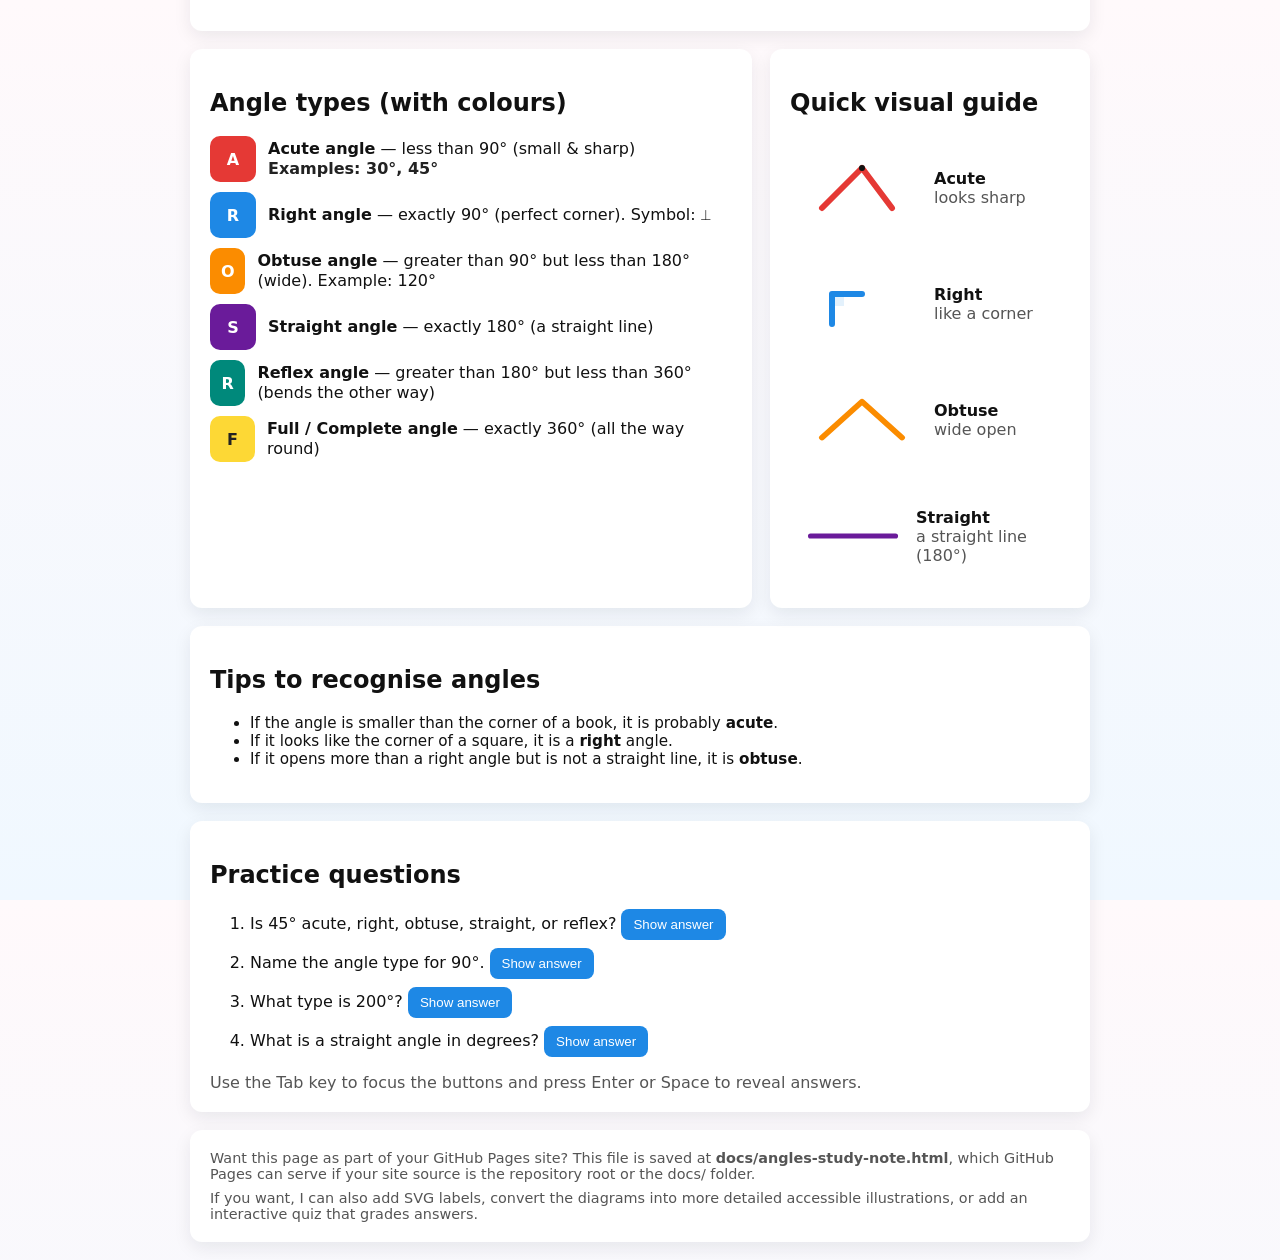
==== docs/angles-study-note.html @ cf4902c6 "Add colourful HTML study note on angles and types" ====
<!doctype html>
<html lang="en">
<head>
  <meta charset="utf-8">
  <meta name="viewport" content="width=device-width,initial-scale=1">
  <title>Angles & Types — Colourful Study Note</title>
  <meta name="description" content="A bright, kid-friendly study note about angles and common angle types (acute, right, obtuse, straight, reflex, full).">
  <style>
    :root{
      --bg:#fff9fb;
      --card:#ffffff;
      --accent:#1E88E5;
      --accent-2:#E53935;
      --muted:#555;
      --radius:12px;
      --shadow: 0 6px 18px rgba(16,24,40,0.08);
      font-family: system-ui, -apple-system, "Segoe UI", Roboto, "Helvetica Neue", Arial;
    }
    html,body{height:100%;}
    body{
      margin:0; background:linear-gradient(180deg,#fff9fb 0%, #f0f8ff 100%);
      color:#111; -webkit-font-smoothing:antialiased; -moz-osx-font-smoothing:grayscale;
      padding:32px; display:flex; align-items:center; justify-content:center;
    }
    .container{max-width:900px; width:100%;}
    header{display:flex; align-items:center; gap:16px; margin-bottom:18px}
    .logo{width:64px; height:64px; border-radius:12px; background:linear-gradient(135deg,var(--accent),#8E24AA); display:flex; align-items:center; justify-content:center; color:white; font-weight:700; font-size:20px}
    h1{margin:0; font-size:1.6rem}
    p.lead{margin:6px 0 0; color:var(--muted)}

    .card{background:var(--card); border-radius:var(--radius); box-shadow:var(--shadow); padding:20px; margin-bottom:18px}
    .grid{display:grid; grid-template-columns:1fr 320px; gap:18px}
    @media(max-width:880px){.grid{grid-template-columns:1fr}}

    .type-list{display:flex; flex-direction:column; gap:10px}
    .type{display:flex; gap:12px; align-items:center}
    .swatch{width:46px; height:46px; border-radius:10px; display:flex; align-items:center; justify-content:center; color:white; font-weight:700}
    .desc{line-height:1.25}
    .example{color:#222; font-weight:600}

    .visuals{display:flex; flex-direction:column; gap:12px}
    .svg-wrap{background:linear-gradient(180deg,rgba(255,255,255,0.7),rgba(255,255,255,0.9)); padding:12px; border-radius:10px; display:flex; align-items:center; gap:12px}
    svg{width:120px; height:80px}

    .tips{font-size:0.95rem}
    .quiz{display:flex; flex-direction:column; gap:8px}
    button.reveal{background:var(--accent); color:white; border:0; padding:8px 12px; border-radius:8px; cursor:pointer}
    button.reveal:focus{outline:3px solid #ffd54f}

    footer{font-size:0.9rem; color:var(--muted); margin-top:8px}
  </style>
</head>
<body>
  <main class="container" role="main">
    <header>
      <div class="logo" aria-hidden="true">∠</div>
      <div>
        <h1>Angles & Types — Colourful Study Note</h1>
        <p class="lead">Short, bright, and kid-friendly explanations of common angle types with small diagrams and a practice quiz.</p>
      </div>
    </header>

    <section class="card" aria-labelledby="what-is-angle">
      <h2 id="what-is-angle">What is an angle?</h2>
      <p>An angle is made when two lines (called arms) meet at a point (the vertex). We measure angles in degrees (°).</p>
      <ul>
        <li><strong>Vertex:</strong> the meeting point</li>
        <li><strong>Arms:</strong> the two lines forming the angle</li>
        <li><strong>Unit:</strong> degrees (°)</li>
      </ul>
    </section>

    <div class="grid">
      <section class="card" aria-labelledby="angle-types">
        <h2 id="angle-types">Angle types (with colours)</h2>
        <div class="type-list" role="list">
          <div class="type" role="listitem">
            <div class="swatch" style="background:#E53935" aria-hidden="true">A</div>
            <div class="desc"><strong>Acute angle</strong> — less than 90° (small & sharp)<div class="example">Examples: 30°, 45°</div></div>
          </div>

          <div class="type" role="listitem">
            <div class="swatch" style="background:#1E88E5" aria-hidden="true">R</div>
            <div class="desc"><strong>Right angle</strong> — exactly 90° (perfect corner). Symbol: ⟂</div>
          </div>

          <div class="type" role="listitem">
            <div class="swatch" style="background:#FB8C00" aria-hidden="true">O</div>
            <div class="desc"><strong>Obtuse angle</strong> — greater than 90° but less than 180° (wide). Example: 120°</div>
          </div>

          <div class="type" role="listitem">
            <div class="swatch" style="background:#6A1B9A" aria-hidden="true">S</div>
            <div class="desc"><strong>Straight angle</strong> — exactly 180° (a straight line)</div>
          </div>

          <div class="type" role="listitem">
            <div class="swatch" style="background:#00897B" aria-hidden="true">R</div>
            <div class="desc"><strong>Reflex angle</strong> — greater than 180° but less than 360° (bends the other way)</div>
          </div>

          <div class="type" role="listitem">
            <div class="swatch" style="background:#FDD835; color:#222" aria-hidden="true">F</div>
            <div class="desc"><strong>Full / Complete angle</strong> — exactly 360° (all the way round)</div>
          </div>

        </div>
      </section>

      <aside class="card" aria-labelledby="visual-guide">
        <h2 id="visual-guide">Quick visual guide</h2>
        <div class="visuals">
          <div class="svg-wrap">
            <svg viewBox="0 0 120 80" role="img" aria-label="Acute angle diagram">
              <path d="M20 60 L60 20 L90 60" fill="none" stroke="#E53935" stroke-width="6" stroke-linecap="round" stroke-linejoin="round" />
              <circle cx="60" cy="20" r="3" fill="#111" />
            </svg>
            <div><strong>Acute</strong><div style="color:var(--muted)">looks sharp</div></div>
          </div>

          <div class="svg-wrap">
            <svg viewBox="0 0 120 80" role="img" aria-label="Right angle diagram">
              <path d="M30 60 L30 30 L60 30" fill="none" stroke="#1E88E5" stroke-width="6" stroke-linecap="round" stroke-linejoin="round" />
              <rect x="30" y="30" width="12" height="12" fill="#1E88E5" opacity="0.12" stroke="none" />
            </svg>
            <div><strong>Right</strong><div style="color:var(--muted)">like a corner</div></div>
          </div>

          <div class="svg-wrap">
            <svg viewBox="0 0 120 80" role="img" aria-label="Obtuse angle diagram">
              <path d="M20 60 L60 20 L100 60" fill="none" stroke="#FB8C00" stroke-width="6" stroke-linecap="round" stroke-linejoin="round" transform="scale(1,0.9) translate(0,4)" />
            </svg>
            <div><strong>Obtuse</strong><div style="color:var(--muted)">wide open</div></div>
          </div>

          <div class="svg-wrap">
            <svg viewBox="0 0 120 80" role="img" aria-label="Straight angle diagram">
              <line x1="10" y1="40" x2="110" y2="40" stroke="#6A1B9A" stroke-width="6" stroke-linecap="round" />
            </svg>
            <div><strong>Straight</strong><div style="color:var(--muted)">a straight line (180°)</div></div>
          </div>

        </div>
      </aside>
    </div>

    <section class="card" aria-labelledby="tips">
      <h2 id="tips">Tips to recognise angles</h2>
      <ul class="tips">
        <li>If the angle is smaller than the corner of a book, it is probably <strong>acute</strong>.</li>
        <li>If it looks like the corner of a square, it is a <strong>right</strong> angle.</li>
        <li>If it opens more than a right angle but is not a straight line, it is <strong>obtuse</strong>.</li>
      </ul>
    </section>

    <section class="card" aria-labelledby="practice">
      <h2 id="practice">Practice questions</h2>
      <ol class="quiz">
        <li>
          Is 45° acute, right, obtuse, straight, or reflex?
          <button class="reveal" data-answer="Acute" aria-expanded="false">Show answer</button>
        </li>
        <li>
          Name the angle type for 90°.
          <button class="reveal" data-answer="Right" aria-expanded="false">Show answer</button>
        </li>
        <li>
          What type is 200°?
          <button class="reveal" data-answer="Reflex" aria-expanded="false">Show answer</button>
        </li>
        <li>
          What is a straight angle in degrees?
          <button class="reveal" data-answer="180°" aria-expanded="false">Show answer</button>
        </li>
      </ol>
      <div style="margin-top:10px;color:var(--muted)">Use the Tab key to focus the buttons and press Enter or Space to reveal answers.</div>
    </section>

    <footer class="card">
      <div>Want this page as part of your GitHub Pages site? This file is saved at <strong>docs/angles-study-note.html</strong>, which GitHub Pages can serve if your site source is the repository root or the docs/ folder.</div>
      <div style="margin-top:8px">If you want, I can also add SVG labels, convert the diagrams into more detailed accessible illustrations, or add an interactive quiz that grades answers.</div>
    </footer>
  </main>

  <script>
    // Reveal-answer buttons with accessible state
    document.querySelectorAll('button.reveal').forEach(btn => {
      btn.addEventListener('click', () => {
        const shown = btn.getAttribute('aria-expanded') === 'true';
        if(!shown){
          const ans = btn.dataset.answer || 'Answer';
          const span = document.createElement('div');
          span.textContent = ans;
          span.style.marginTop = '6px';
          span.style.fontWeight = '700';
          span.setAttribute('role','status');
          btn.parentElement.appendChild(span);
          btn.setAttribute('aria-expanded','true');
          btn.textContent = 'Hide answer';
        } else {
          const next = btn.parentElement.querySelector('[role="status"]');
          if(next) next.remove();
          btn.setAttribute('aria-expanded','false');
          btn.textContent = 'Show answer';
        }
      });
      btn.addEventListener('keydown', (e) => {
        if(e.key === 'Enter' || e.key === ' '){ e.preventDefault(); btn.click(); }
      });
    });
  </script>
</body>
</html>
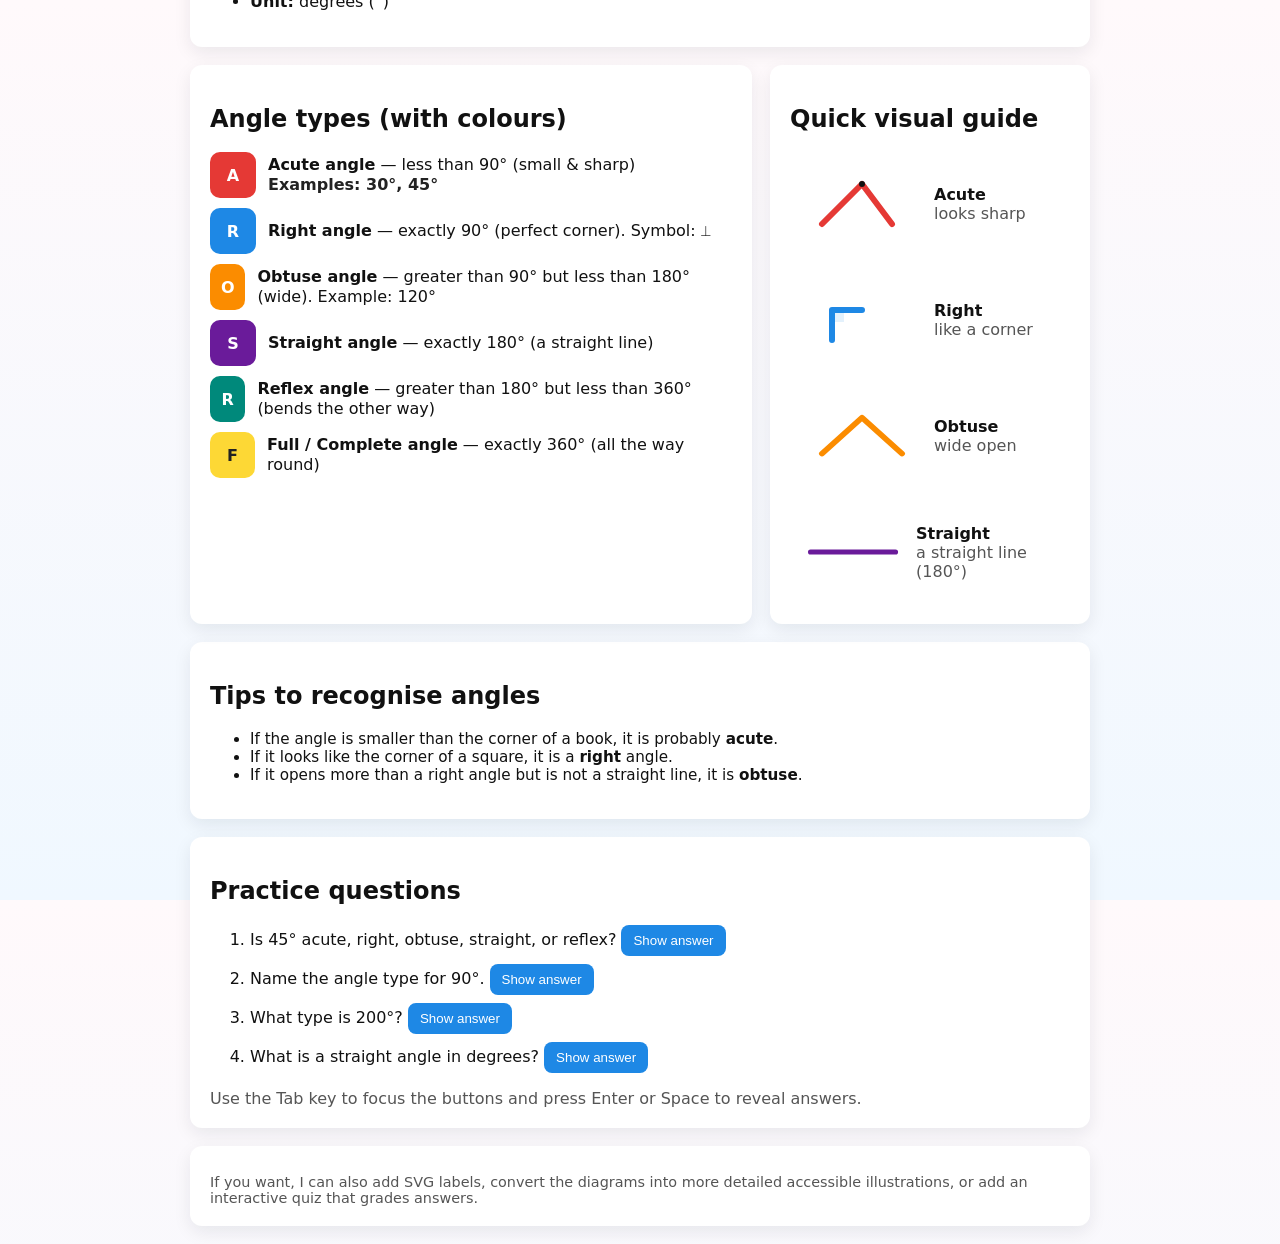
==== commit 015b6df2: "Remove GitHub Pages footnote paragraph from footer" ====
--- a/docs/angles-study-note.html
+++ b/docs/angles-study-note.html
@@ -24,7 +24,7 @@
     }
     .container{max-width:900px; width:100%;}
     header{display:flex; align-items:center; gap:16px; margin-bottom:18px}
-    .logo{width:64px; height:64px; border-radius:12px; background:linear-gradient(135deg,var(--accent),#8E24AA); display:flex; align-items:center; justify-content:center; color:white; font-weight:700; font-size:20px}
+    .logo{width:64px; height:64px; border-radius:12px; background:linear-gradient(135deg,var(--accent),#8E24AA); display:flex; align-items:center; justify-content:center; color:white; font-weight:[...]}
     h1{margin:0; font-size:1.6rem}
     p.lead{margin:6px 0 0; color:var(--muted)}
 
@@ -177,7 +177,6 @@
     </section>
 
     <footer class="card">
-      <div>Want this page as part of your GitHub Pages site? This file is saved at <strong>docs/angles-study-note.html</strong>, which GitHub Pages can serve if your site source is the repository root or the docs/ folder.</div>
       <div style="margin-top:8px">If you want, I can also add SVG labels, convert the diagrams into more detailed accessible illustrations, or add an interactive quiz that grades answers.</div>
     </footer>
   </main>
